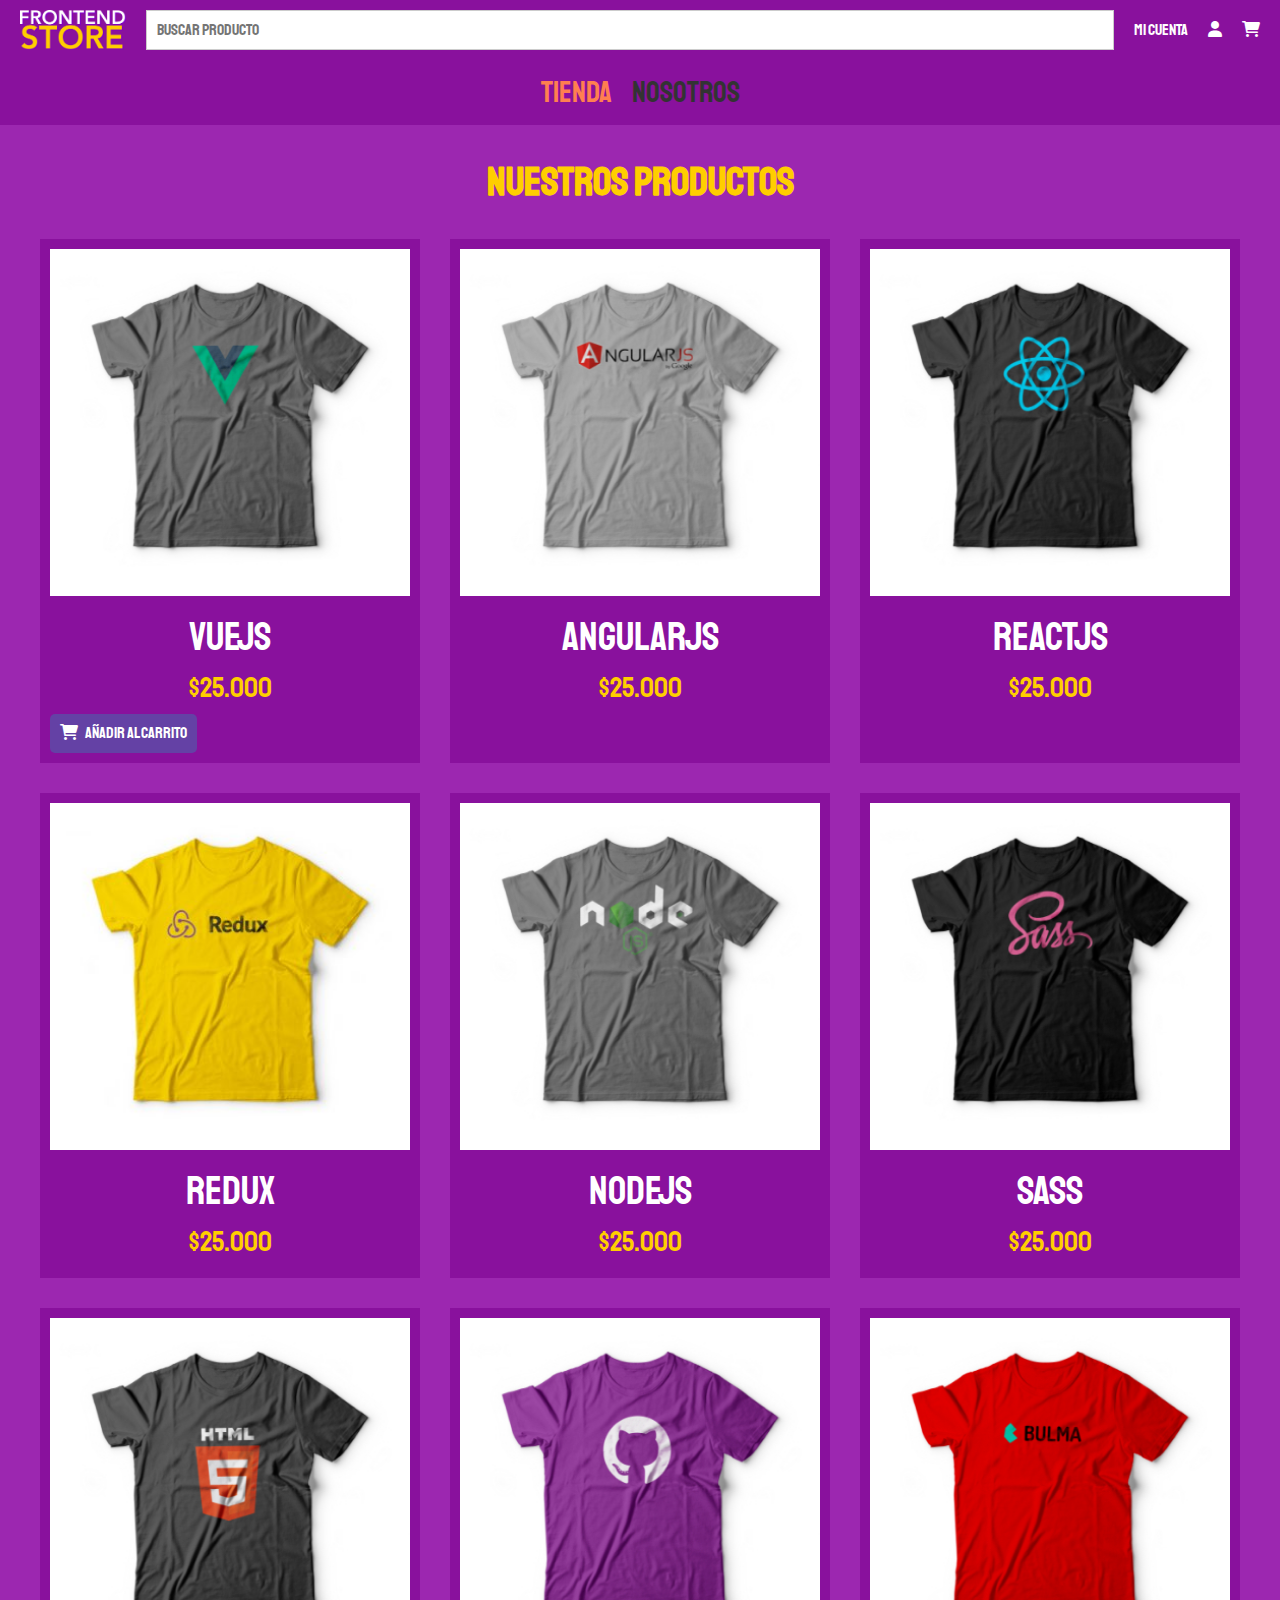
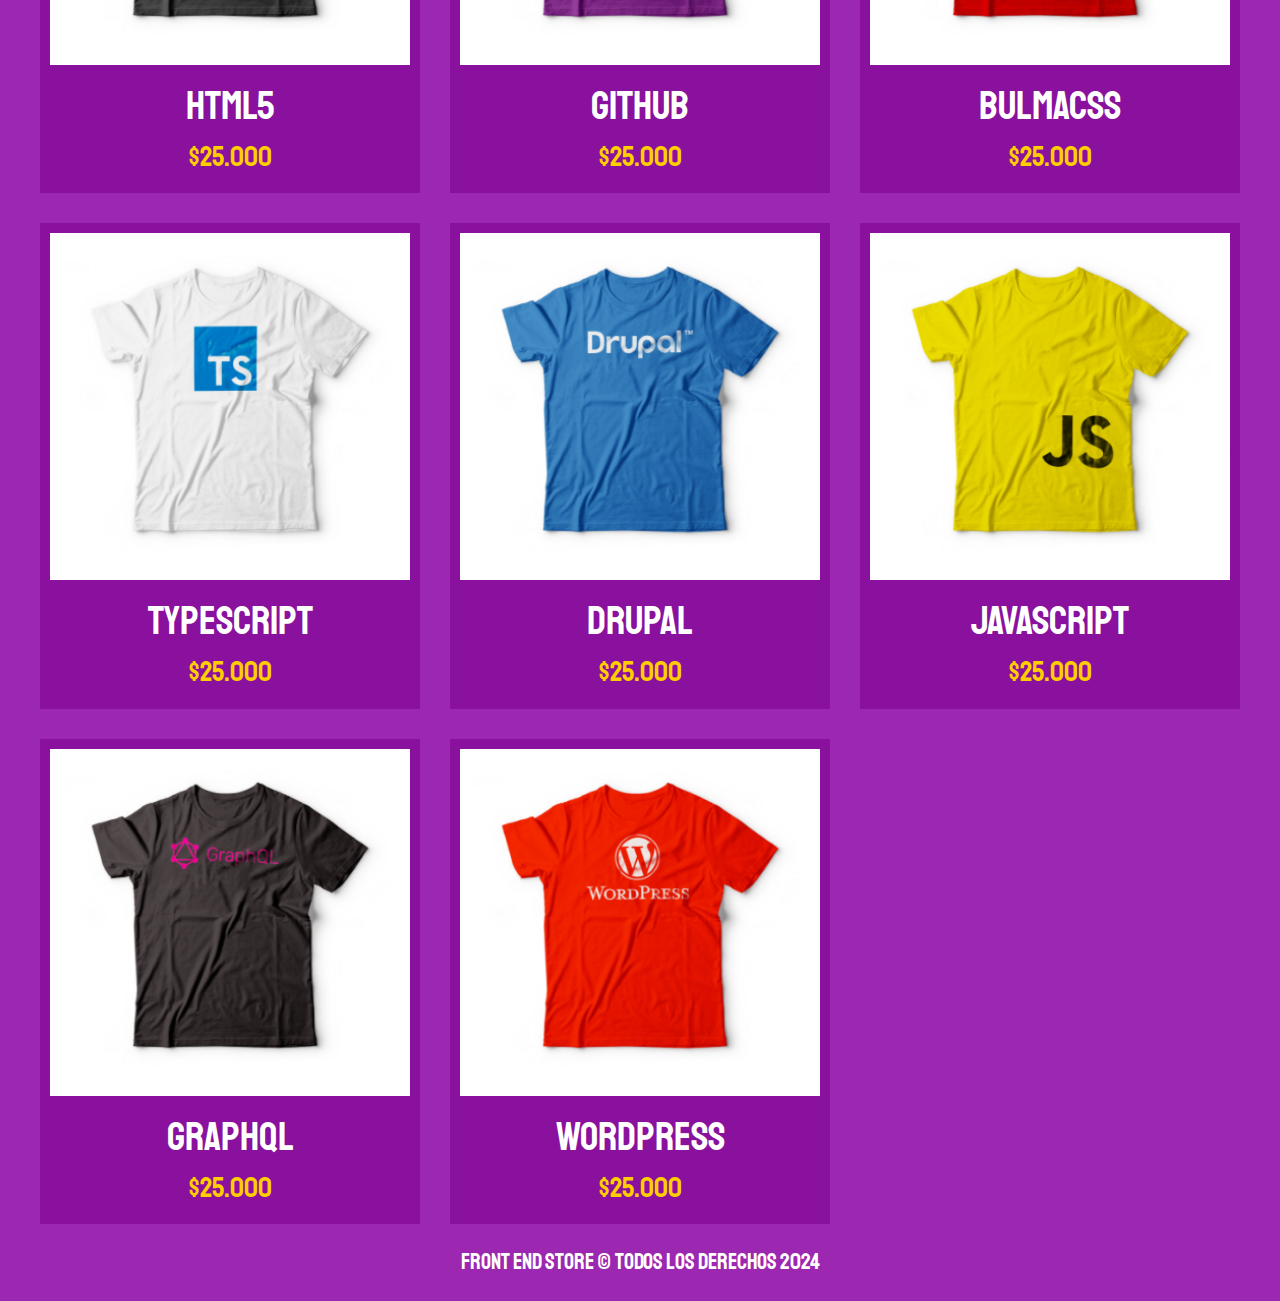
==== index.html @ 90f5bf58 "Primer commit" ====
<!DOCTYPE html>
<html lang="en">
  <head>
    <meta charset="UTF-8" />
    <meta name="viewport" content="width=device-width, initial-scale=1.0" />
    <link rel="stylesheet" href="normalize/normalize.css" />
    <link rel="preconnect" href="https://fonts.googleapis.com" />
    <link rel="preconnect" href="https://fonts.gstatic.com" crossorigin />
    <link
      href="https://fonts.googleapis.com/css2?family=Moderustic:wght@300..800&family=Staatliches&display=swap"
      rel="stylesheet"
    />
    <link
      rel="stylesheet"
      href="https://cdnjs.cloudflare.com/ajax/libs/font-awesome/6.0.0-beta3/css/all.min.css"
    />
    <link rel="stylesheet" href="styles/styles.css" />

    <title>Document</title>
  </head>
  <body>
    <!--Ejemplo BEM-->
    <header class="header">
      <a href="index.html" class="header__logo-link">
        <img class="header__logo" src="img/logo.png" alt="Logotipo" />
      </a>
      <input
        type="search"
        class="header__search"
        placeholder="Buscar producto"
      />
      <nav class="header__nav">
        <a href="#" class="header__link" id="btn-login">Mi cuenta</a>
        <a href="#" class="header__link" id="btn-login-icon"
          ><i class="fa fa-user"></i
        ></a>
        <a href="#" class="header__link"><i class="fa fa-shopping-cart"></i></a>
      </nav>
    </header>

    <nav class="navegacion">
      <a class="navegacion__enlace navegacion__enlace--activo" href="index.html"
        >Tienda</a
      >
      <a class="navegacion__enlace" href="nosotros.html">Nosotros</a>
    </nav>

    <main class="contenedor">
      <h1>Nuestros Productos</h1>
      <div class="grid">
        <div class="producto">
          <a href="producto.html">
            <img class="producto__imagen" src="img/1.jpg" alt="imagen camisa" />
          </a>
          <div class="producto__informacion">
            <p class="producto__nombre">VueJS</p>
            <p class="producto__precio">$25.000</p>
            <button
              class="agregar-carrito"
              data-id="1"
              data-nombre="VueJS"
              data-precio="25000"
              data-talla="M"
              data-color="rojo"
            >
              <i class="fa fa-shopping-cart"></i> Añadir al carrito
            </button>
          </div>
        </div>

        <!-- Comentario corregido -->
        <!--
        <div class="carrito">
          <h2>Carrito de Compras</h2>
          <div id="lista-carrito"></div>
          <p>Total: <span id="total">$0.00</span></p>
          <button id="vaciar-carrito">Vaciar Carrito</button>
        </div>
        -->

        <div class="producto">
          <a href="producto.html">
            <img class="producto__imagen" src="img/2.jpg" alt="imagen camisa" />
          </a>
          <div class="producto__informacion">
            <p class="producto__nombre">AngularJS</p>
            <p class="producto__precio">$25.000</p>
          </div>
        </div>

        <div class="producto">
          <a href="producto.html">
            <img class="producto__imagen" src="img/3.jpg" alt="imagen camisa" />
          </a>
          <div class="producto__informacion">
            <p class="producto__nombre">ReactJS</p>
            <p class="producto__precio">$25.000</p>
          </div>
        </div>

        <div class="producto">
          <a href="producto.html">
            <img class="producto__imagen" src="img/4.jpg" alt="imagen camisa" />
          </a>
          <div class="producto__informacion">
            <p class="producto__nombre">Redux</p>
            <p class="producto__precio">$25.000</p>
          </div>
        </div>

        <div class="producto">
          <a href="producto.html">
            <img class="producto__imagen" src="img/5.jpg" alt="imagen camisa" />
          </a>
          <div class="producto__informacion">
            <p class="producto__nombre">NodeJS</p>
            <p class="producto__precio">$25.000</p>
          </div>
        </div>

        <div class="producto">
          <a href="producto.html">
            <img class="producto__imagen" src="img/6.jpg" alt="imagen camisa" />
          </a>
          <div class="producto__informacion">
            <p class="producto__nombre">SASS</p>
            <p class="producto__precio">$25.000</p>
          </div>
        </div>

        <div class="producto">
          <a href="producto.html">
            <img class="producto__imagen" src="img/7.jpg" alt="imagen camisa" />
          </a>
          <div class="producto__informacion">
            <p class="producto__nombre">HTML5</p>
            <p class="producto__precio">$25.000</p>
          </div>
        </div>

        <div class="producto">
          <a href="producto.html">
            <img class="producto__imagen" src="img/8.jpg" alt="imagen camisa" />
          </a>
          <div class="producto__informacion">
            <p class="producto__nombre">Github</p>
            <p class="producto__precio">$25.000</p>
          </div>
        </div>

        <div class="producto">
          <a href="producto.html">
            <img class="producto__imagen" src="img/9.jpg" alt="imagen camisa" />
          </a>
          <div class="producto__informacion">
            <p class="producto__nombre">BulmaCSS</p>
            <p class="producto__precio">$25.000</p>
          </div>
        </div>

        <div class="producto">
          <a href="producto.html">
            <img
              class="producto__imagen"
              src="img/10.jpg"
              alt="imagen camisa"
            />
          </a>
          <div class="producto__informacion">
            <p class="producto__nombre">Typescript</p>
            <p class="producto__precio">$25.000</p>
          </div>
        </div>

        <div class="producto">
          <a href="producto.html">
            <img
              class="producto__imagen"
              src="img/11.jpg"
              alt="imagen camisa"
            />
          </a>
          <div class="producto__informacion">
            <p class="producto__nombre">Drupal</p>
            <p class="producto__precio">$25.000</p>
          </div>
        </div>

        <div class="producto">
          <a href="producto.html">
            <img
              class="producto__imagen"
              src="img/12.jpg"
              alt="imagen camisa"
            />
          </a>
          <div class="producto__informacion">
            <p class="producto__nombre">Javascript</p>
            <p class="producto__precio">$25.000</p>
          </div>
        </div>

        <div class="producto">
          <a href="producto.html">
            <img
              class="producto__imagen"
              src="img/13.jpg"
              alt="imagen camisa"
            />
          </a>
          <div class="producto__informacion">
            <p class="producto__nombre">GraphQL</p>
            <p class="producto__precio">$25.000</p>
          </div>
        </div>

        <div class="producto">
          <a href="producto.html">
            <img
              class="producto__imagen"
              src="img/14.jpg"
              alt="imagen camisa"
            />
          </a>
          <div class="producto__informacion">
            <p class="producto__nombre">Wordpress</p>
            <p class="producto__precio">$25.000</p>
          </div>
        </div>
      </div>
      <!-- .grid -->

      <div class="grafico grafico--camisas"></div>
      <div class="grafico grafico--node"></div>
    </main>
    <div id="modal-login" class="modal">
      <div class="modal-content">
        <span class="close">&times;</span>
        <h2>Iniciar Sesión</h2>
        <form id="login-form">
          <input
            type="email"
            placeholder="Correo electrónico"
            id="login-email"
            required
          />
          <input
            type="password"
            placeholder="Contraseña"
            id="login-password"
            required
          />
          <button type="submit">Iniciar Sesión</button>
        </form>
        <p>
          ¿No tienes cuenta? <a href="#" id="btn-register">Regístrate aquí</a>
        </p>
      </div>
    </div>

    <div id="modal-register" class="modal">
      <div class="modal-content">
        <span class="close">&times;</span>
        <h2>Registro</h2>
        <form id="register-form">
          <input
            type="email"
            placeholder="Correo electrónico"
            id="register-email"
            required
          />
          <input
            type="password"
            placeholder="Contraseña"
            id="register-password"
            required
          />
          <button type="submit">Registrarse</button>
        </form>
      </div>
    </div>

    <footer class="footer">
      <p class="footer__texto">Front End Store © Todos los derechos 2024</p>
    </footer>
  </body>
  <script src="JS/script.js"></script>
</html>
---- styles/styles.css ----
:root {
    --primario: #9C27B0;
    --primarioOscuro: #89119D;
    --secundario: #FFCE00;
    --secundarioOscuro: rgb(223, 187, 2);
    --blanco: #FFF;
    --negro: #000;
    --fuentePrincipal: 'Staatliches', sans-serif;
}

html {
    box-sizing: border-box;
    font-size: 62.5%;
}

*, *:before, *:after {
    box-sizing: inherit;
}

body {
    background-color: var(--primario);
    font-size: 1.6rem;
    line-height: 1.5;
    font-family: var(--fuentePrincipal);
}

p {
    font-size: 1.8rem;
    font-family: var(--fuentePrincipal);
    color: var(--blanco);
}

a {
    text-decoration: none;
}

img {
    width: 100%;
}

.contenedor {
    max-width: 120rem;
    margin: 0 auto;
}

h1, h2, h3 {
    text-align: center;
    color: var(--secundario);
    font-family: var(--fuentePrincipal);
}

h1 {
    font-size: 4rem;
}

h2 {
    font-size: 3.2rem;
}

h3 {
    font-size: 2.4rem;
}

/* Header */
.header {
    /*
    display: flex;
    justify-content: center;
    position: sticky;
    top: 0;
    z-index: 1000;
    max-height: 1000;
    padding: 10px 20px;
    */
    display: flex;
    justify-content: space-between;
    align-items: center;
    background-color: var(--primarioOscuro); /* Fondo blanco */
    padding: 10px 20px;
}
.header__logo-link {
    display: flex;
    align-items: center;
    color: var(--blanco);
  }
  
  .header__logo {
    height: 40px; /* Altura del logo */
  }
  
  .header__search {
    flex-grow: 1;
    margin: 0 20px;
    padding: 10px;
    border: 1px solid #ccc;
  }
  
  .header__nav {
    display: flex;
    gap: 20px;
  }.header__logo-link {
    display: flex;
    align-items: center;
  }
  
  .header__logo {
    height: 40px; /* Altura del logo */
  }
  
  .header__search {
    flex-grow: 1;
    margin: 0 20px;
    padding: 10px;
    border: 1px solid #ccc;
  }
  .header__link{
    color: var(--blanco)
  }
  .header__nav {
    display: flex;
    gap: 20px;
  }s
/*
.header__logo {
    max-width: 80px; /* Asegúrate de que la imagen no exceda el contenedor */
   /* height: auto; /* Mantén la proporción de la imagen */
  /* transition: transform 0.3s ease-in-out;   
}
/*
.header__logo:hover {
    transform: scale(1.1); 
}
/*
/* Footer */
.footer {
    background-color: var(--primarioOscuro);
    padding: 1rem 0;
    margin-top: 2rem;
}

.footer__texto {
    font-family: var(--fuentePrincipal);
    text-align: center;
    font-size: 2.2rem;
}

/* Navegación */
.navegacion {
    background-color: var(--primarioOscuro);
    padding: 1rem 0;
    display: flex;
    justify-content: center;
    gap: 2rem;
}

.navegacion__enlace {
    font-family: var(--fuentePrincipal);
    color: #333;
    text-decoration: none;
    font-size: 3rem;
    transition: 0.3s ease-in-out;
}

.navegacion__enlace--last-of-type {
    margin-right: 0;
}

.navegacion__enlace--activo,
.navegacion__enlace:hover {
    color: #ff7f50
}

/* Grid */
.grid {
    display: grid;
    grid-template-columns: repeat(2, 1fr);
    gap: 3rem;
}

@media (min-width: 768px) {
    .grid {
        grid-template-columns: repeat(3, 1fr);
    }
}

/* Producto */
.producto {
    background-color: var(--primarioOscuro);
    padding: 1rem;
}

.producto__imagen {
    width: 100%;
}

.producto__nombre {
    font-size: 4rem;
    color: var(--blanco);
}

.producto__precio {
    font-size: 2.8rem;
    color: var(--secundario);
}

.producto__nombre,
.producto__precio {
    font-family: var(--fuentePrincipal);
    margin: 1rem 0;
    text-align: center;
    line-height: 1.2;
}
.agregar-carrito {
  
    background-color: #6441a5; /* Color de fondo */
    color: white; /* Color del texto */
    border: none;
    padding: 10px 10px;
    font-size: 16px;
    cursor: pointer;
    border-radius: 5px;
    transition: background-color 0.3s;

  }
  
  .agregar-carrito:hover {
    background-color: #502d88; /* Color al pasar el ratón */
  }
  
  .agregar-carrito i {
    margin-right: 5px; /* Espacio entre el icono y el texto */
  }
  

/* Gráficos */

/*
.grafico {
    min-height: 30rem;
    background-repeat: no-repeat;
    background-size: contain;
    grid-column: 1 / 3;
}

.grafico--camisas {
    grid-column: 2 / 3;
    background-image: url(../img/grafico1.jpg);
}

.grafico--node {
    background-image: url(../img/grafico2.jpg);
    grid-row: 8 / 9;
}

@media (min-width: 768px) {
    .grafico--node {
        grid-row: 5 / 6;
        grid-column: 2 / 4;
    }
}
*/
.modal {
    display: none;
    position: fixed;
    top: 0;
    left: 0;
    width: 100%;
    height: 100%;
    background-color: rgba(0, 0, 0, 0.5);
    justify-content: center;
    align-items: center;
}

.modal-content {
    background-color: white;
    padding: 20px;
    border-radius: 10px;
    width: 400px;
    max-width: 80%;
}

.close {
    position: absolute;
    top: 10px;
    right: 20px;
    font-size: 25px;
    cursor: pointer;
}

/* Nosotros */
.nosotros {
    display: grid;
    grid-template-rows: repeat(2, auto);
}

@media (min-width: 768px) {
    .nosotros {
        grid-template-columns: repeat(2, 1fr);
        column-gap: 2rem;
    }
}

.nosotros__imagen {
    grid-row: 1 / 2;
}

@media (min-width: 768px) {
    .nosotros__imagen {
        grid-row: 1 / 2;
    }
}

.text {
    font-family: var(--fuentePrincipal);
    text-transform: lowercase;
}

/* Bloques */
.bloques {
    display: grid;
    grid-template-columns: repeat(2, 1fr);
    gap: 2rem;
}

@media (min-width: 768px) {
    .bloques {
        grid-template-columns: repeat(4, 1fr);
    }
}

.bloque {
    text-align: center;
}

.bloque__titulo {
    margin: 0;
}

/* Página Producto */
@media (min-width: 768px) {
    .camisa {
        display: grid;
        grid-template-columns: repeat(2, 1fr);
        column-gap: 2rem;
    }
}

/* Formulario */
.formulario {
    display: grid;
    grid-template-columns: repeat(2, 1fr);
    gap: 2rem;
}

.formulario__campo {
    border: 1rem solid var(--primarioOscuro);
    background-color: transparent;
    color: var(--blanco);
    font-size: 2rem;
    font-family: Arial, Helvetica, sans-serif;
    padding: 1rem;
    appearance: none;
}

.formulario__submit {
    background-color: var(--secundario);
    border: none;
    font-size: 2rem;
    font-family: var(--fuentePrincipal);
    padding: 2rem;
    transition: background-color 0.3s ease;
    grid-column: 1 / 3;
}

.formulario__submit:hover {
    cursor: pointer;
    background-color: var(--primarioOscuro);
}

.fade-in {
   opacity: 0;
   transform: translate(20px);
   transition: opacity 0.5s ease-out, transform 0.5s ease-out;
}

.fade-in.appear {
    opacity: 1;
    transform: translateY(0);
}

.comprar {
    text-align: center; /* Centra el título y contenido */
    max-width: 1200px; /* Máximo ancho del contenedor */
    margin: 0 auto; /* Centra horizontalmente el contenedor */
}

.bloques {
    display: flex; /* Usa Flexbox para los contenedores de bloques */
    flex-wrap: wrap; /* Permite que los items pasen a la siguiente línea si no hay espacio */
    justify-content: center; /* Centra los items horizontalmente */
    gap: 20px; /* Espacio entre los bloques */
}

.bloque {
    flex: 1 1 200px; /* Crecen para llenar el espacio pero no menos de 200px */
    text-align: center; /* Centra el texto dentro de cada bloque */
    box-sizing: border-box; /* Incluye el padding y border en el cálculo del ancho */
}

.bloque__imagen, .bloque__titulo {
    max-width: 100%; /* Asegura que las imágenes no excedan el tamaño del bloque */
    height: auto; /* Mantiene la proporción de las imágenes */
}
.carrito {
    background-color: #fff; /* Fondo blanco para la visibilidad */
    border: 1px solid #ccc; /* Bordes sutiles */
    padding: 20px; /* Espaciado interno */
    width: 300px; /* Ancho fijo, ajustable según tus necesidades */
    position: fixed; /* Posición fija en la pantalla */
    right: 20px; /* A la derecha y un poco separado del borde */
    top: 100px; /* Separado del top para no superponer el header */
    z-index: 1000; /* Asegura que el carrito esté sobre otros elementos */
  }
  
  #lista-carrito {
    margin-bottom: 20px; /* Espacio antes del total */
  }
  
  #total {
    font-weight: bold; /* Hacer el total más notable */
  }
  
  #vaciar-carrito {
    background-color: #ff6347; /* Un rojo tomate, puedes elegir cualquier color */
    color: white; /* Texto blanco para contraste */
    border: none; /* Sin bordes */
    padding: 10px 20px; /* Padding generoso para un fácil clic */
    cursor: pointer; /* Cursor de puntero para indicar clickeabilidad */
    transition: background-color 0.2s; /* Transición suave al cambiar color */
  }
  
  #vaciar-carrito:hover {
    background-color: #e05f41; /* Color ligeramente más oscuro al pasar el ratón */
  }
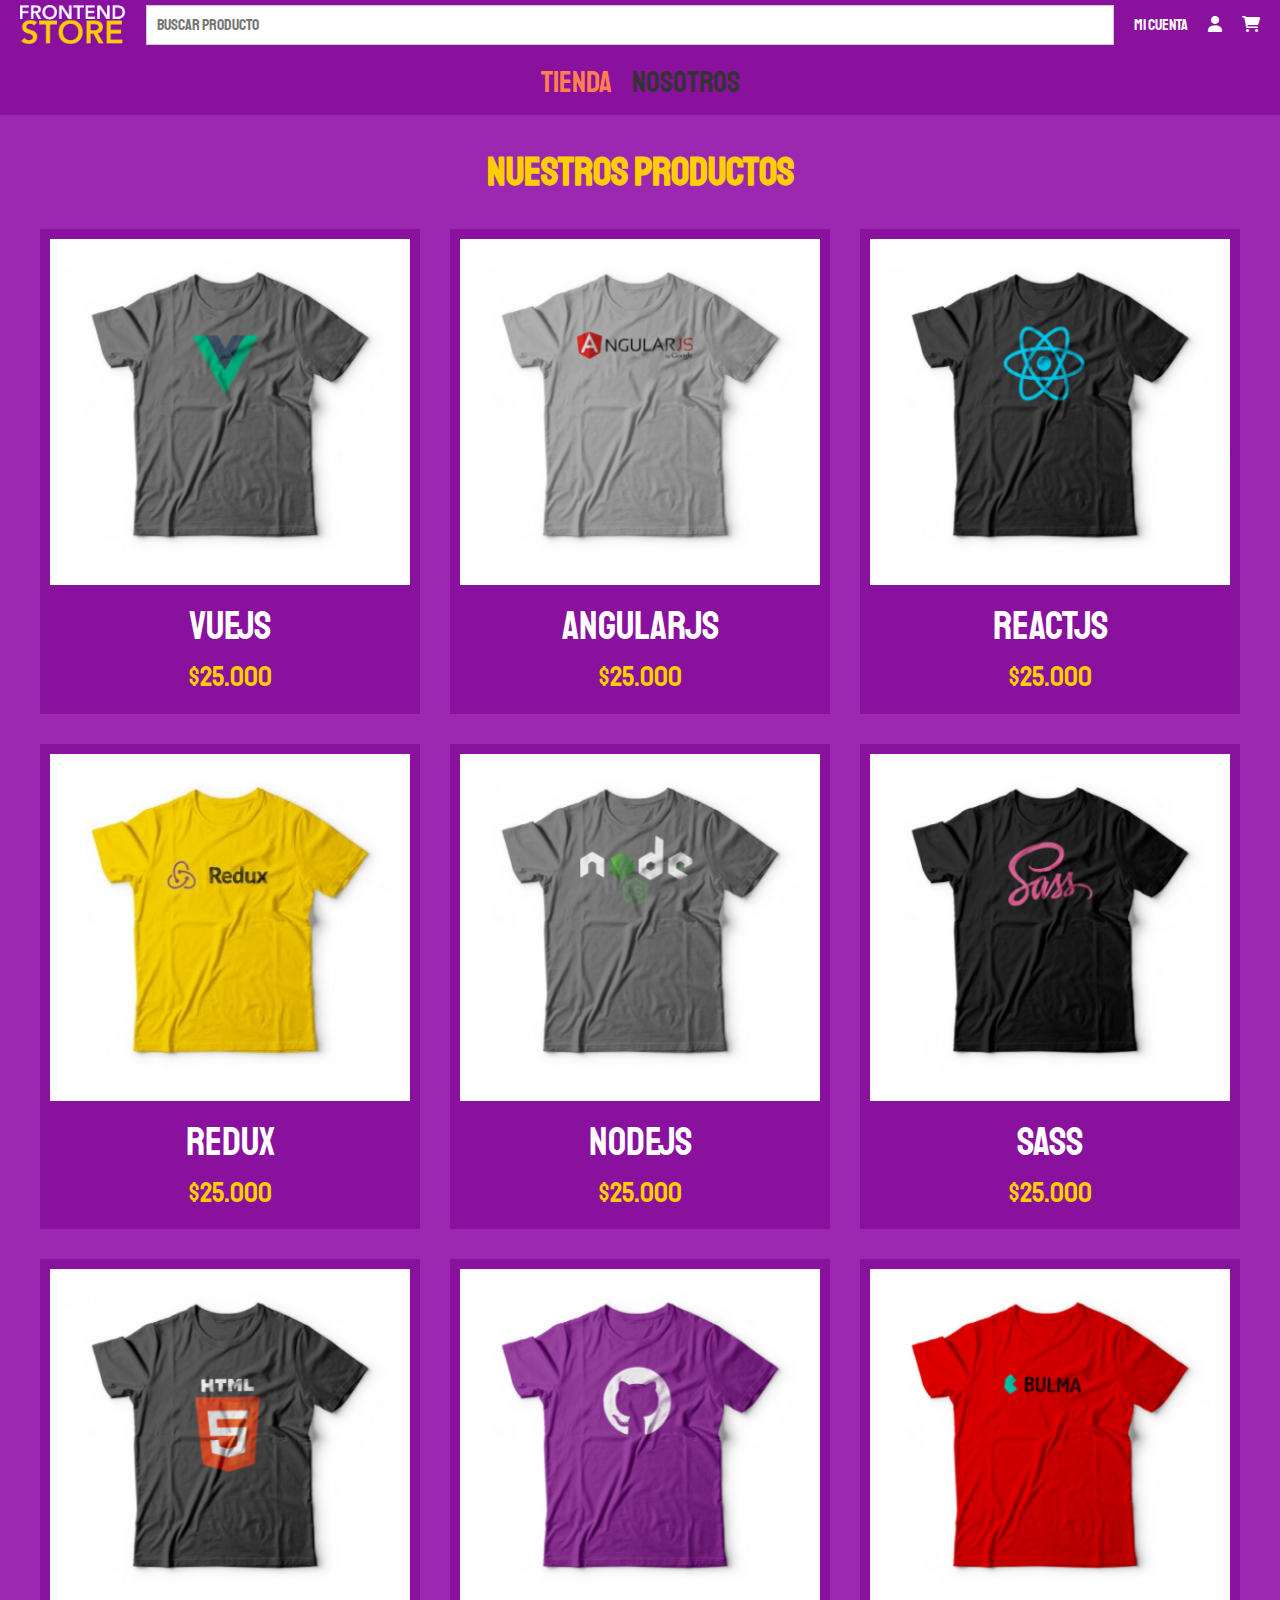
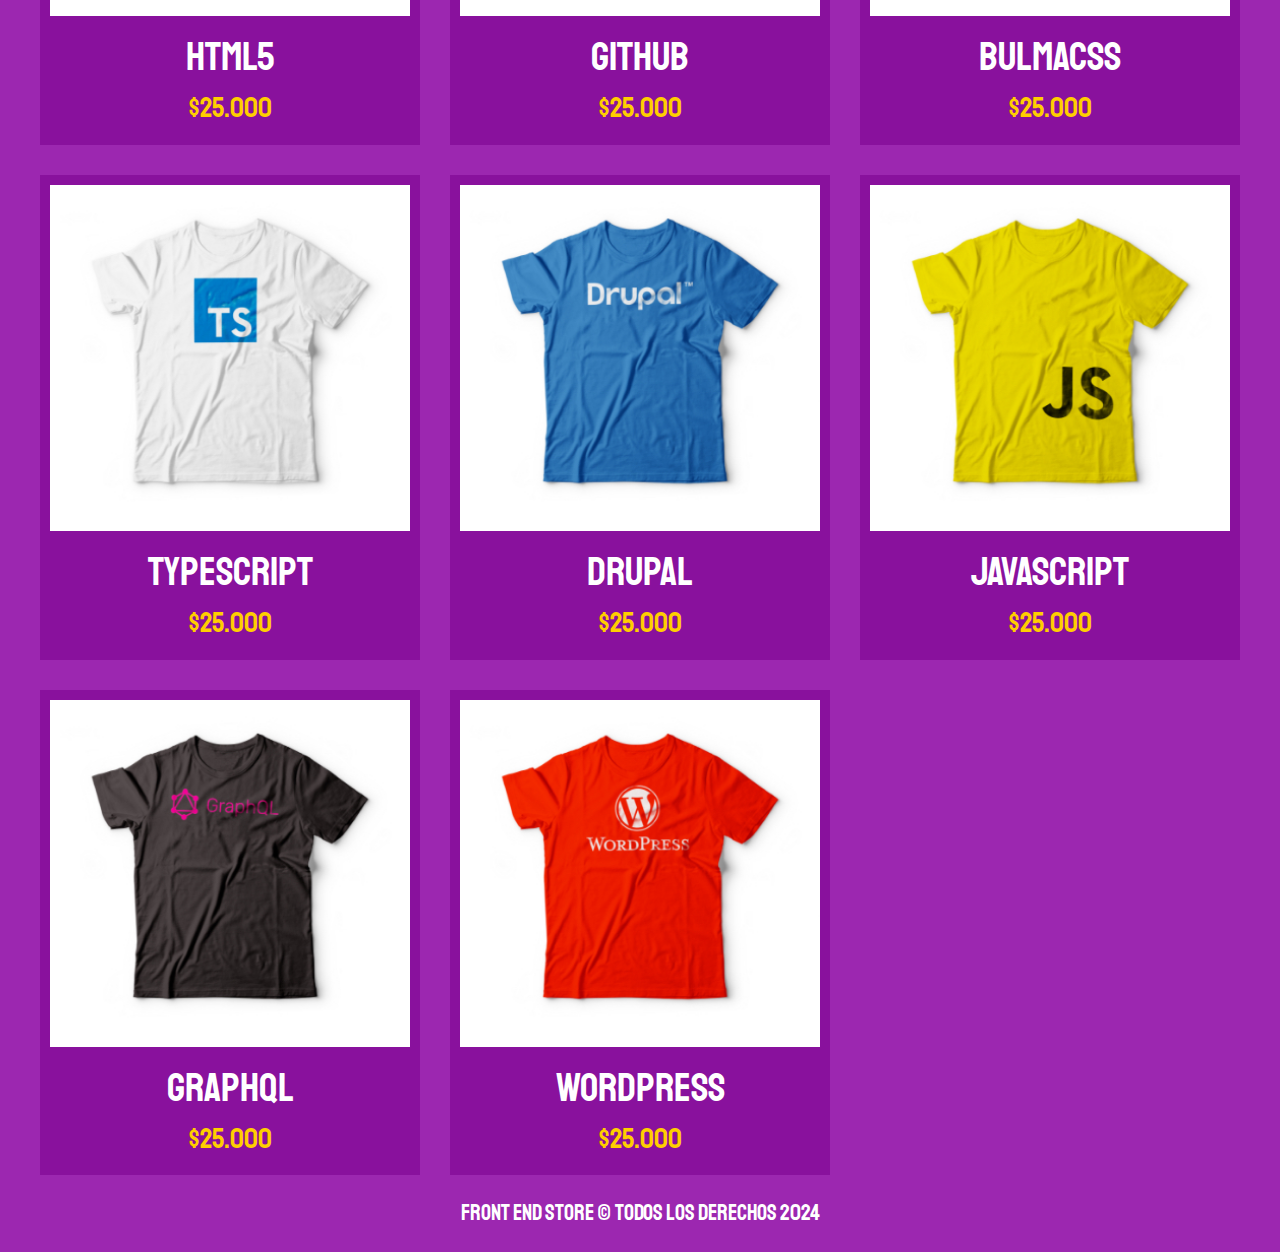
==== commit 7e49f2b2: "Se subieron nuevos archivos" ====
--- a/index.html
+++ b/index.html
@@ -16,7 +16,7 @@
     />
     <link rel="stylesheet" href="styles/styles.css" />
 
-    <title>Document</title>
+    <title>Venta CamisetasFrontEnd</title>
   </head>
   <body>
     <!--Ejemplo BEM-->
@@ -55,28 +55,8 @@
           <div class="producto__informacion">
             <p class="producto__nombre">VueJS</p>
             <p class="producto__precio">$25.000</p>
-            <button
-              class="agregar-carrito"
-              data-id="1"
-              data-nombre="VueJS"
-              data-precio="25000"
-              data-talla="M"
-              data-color="rojo"
-            >
-              <i class="fa fa-shopping-cart"></i> Añadir al carrito
-            </button>
-          </div>
-        </div>
-
-        <!-- Comentario corregido -->
-        <!--
-        <div class="carrito">
-          <h2>Carrito de Compras</h2>
-          <div id="lista-carrito"></div>
-          <p>Total: <span id="total">$0.00</span></p>
-          <button id="vaciar-carrito">Vaciar Carrito</button>
-        </div>
-        -->
+          </div>
+        </div>
 
         <div class="producto">
           <a href="producto.html">
@@ -233,6 +213,7 @@
       <div class="grafico grafico--camisas"></div>
       <div class="grafico grafico--node"></div>
     </main>
+    <!-- Modal de Iniciar Sesión -->
     <div id="modal-login" class="modal">
       <div class="modal-content">
         <span class="close">&times;</span>
@@ -250,7 +231,11 @@
             id="login-password"
             required
           />
-          <button type="submit">Iniciar Sesión</button>
+          <button type="submit" id="btn-login">Iniciar Sesión</button>
+          <button type="button" id="btn-cancelar-login" class="btn-cancelar">
+            Salir
+          </button>
+          <!-- Botón de salir -->
         </form>
         <p>
           ¿No tienes cuenta? <a href="#" id="btn-register">Regístrate aquí</a>
@@ -258,6 +243,7 @@
       </div>
     </div>
 
+    <!-- Modal de Registro -->
     <div id="modal-register" class="modal">
       <div class="modal-content">
         <span class="close">&times;</span>
@@ -275,7 +261,12 @@
             id="register-password"
             required
           />
-          <button type="submit">Registrarse</button>
+          <button type="submit" id="btn-register">Registrarse</button>
+          <button type="button" id="btn-cancelar-register" class="btn-cancelar">
+            Salir
+          </button>
+
+          <!-- Botón de salir -->
         </form>
       </div>
     </div>
--- a/styles/styles.css
+++ b/styles/styles.css
@@ -77,6 +77,9 @@
     align-items: center;
     background-color: var(--primarioOscuro); /* Fondo blanco */
     padding: 10px 20px;
+
+    height: 50px; /* Ajusta la altura según tus necesidades */
+    width: auto;
 }
 .header__logo-link {
     display: flex;
@@ -85,7 +88,9 @@
   }
   
   .header__logo {
-    height: 40px; /* Altura del logo */
+    height: 40px;/* Altura del logo */
+   /* height: 50px; /* Ajusta la altura según tus necesidades */
+  width: auto;
   }
   
   .header__search {
@@ -187,12 +192,18 @@
 .producto {
     background-color: var(--primarioOscuro);
     padding: 1rem;
-}
-
+    transition: transform 0.3s ease-in-out; /*Animación*/
+}
+.producto:hover {
+    transform: translateY(-10px); /*Animación en hover*/
+}
 .producto__imagen {
     width: 100%;
-}
-
+    transition: transform 0.3s ease-in-out; /*Animación de imagen*/
+}
+.producto__imagen:hover {
+    transform: scale(1.05); /*Aumenta ligeramente el tamaño en hover*/
+}
 .producto__nombre {
     font-size: 4rem;
     color: var(--blanco);
@@ -219,12 +230,15 @@
     font-size: 16px;
     cursor: pointer;
     border-radius: 5px;
-    transition: background-color 0.3s;
+    /*transition: background-color 0.3s;*/
+    transition: background-color 0.3s ease, transform 0.3s ease-in-out; /*Animaciones*/
+
 
   }
   
   .agregar-carrito:hover {
     background-color: #502d88; /* Color al pasar el ratón */
+    transform: scale(1.05); /*Efecto de hover en el botón*/
   }
   
   .agregar-carrito i {
@@ -277,6 +291,9 @@
     border-radius: 10px;
     width: 400px;
     max-width: 80%;
+    box-shadow: none; /* Asegúrate de que no haya sombra */
+    border: none; /* Elimina cualquier borde que pueda causar el sombreado */
+}
 }
 
 .close {
@@ -360,6 +377,7 @@
     font-family: Arial, Helvetica, sans-serif;
     padding: 1rem;
     appearance: none;
+    background-color: var(--negro);
 }
 
 .formulario__submit {
@@ -376,6 +394,17 @@
     cursor: pointer;
     background-color: var(--primarioOscuro);
 }
+/* Estilo para el campo de selección de talla */
+select.formulario__campo {
+    background-color: var(--negro);
+    color: var(--blanco);
+  }
+  
+  select.formulario__campo option {
+    background-color: var(--negro);
+    color: var(--blanco);
+  }
+  
 
 .fade-in {
    opacity: 0;
@@ -442,4 +471,18 @@
   #vaciar-carrito:hover {
     background-color: #e05f41; /* Color ligeramente más oscuro al pasar el ratón */
   }
-  +  
+  input, button {
+    outline: none;
+    box-shadow: none !important; /* Elimina cualquier sombra */
+}
+
+input:focus, button:focus {
+    outline: none;
+    box-shadow: none !important; /* También para el estado de enfoque */
+}
+
+.modal-content {
+    box-shadow: none; /* Asegura que el modal no tenga sombra */
+    
+}
